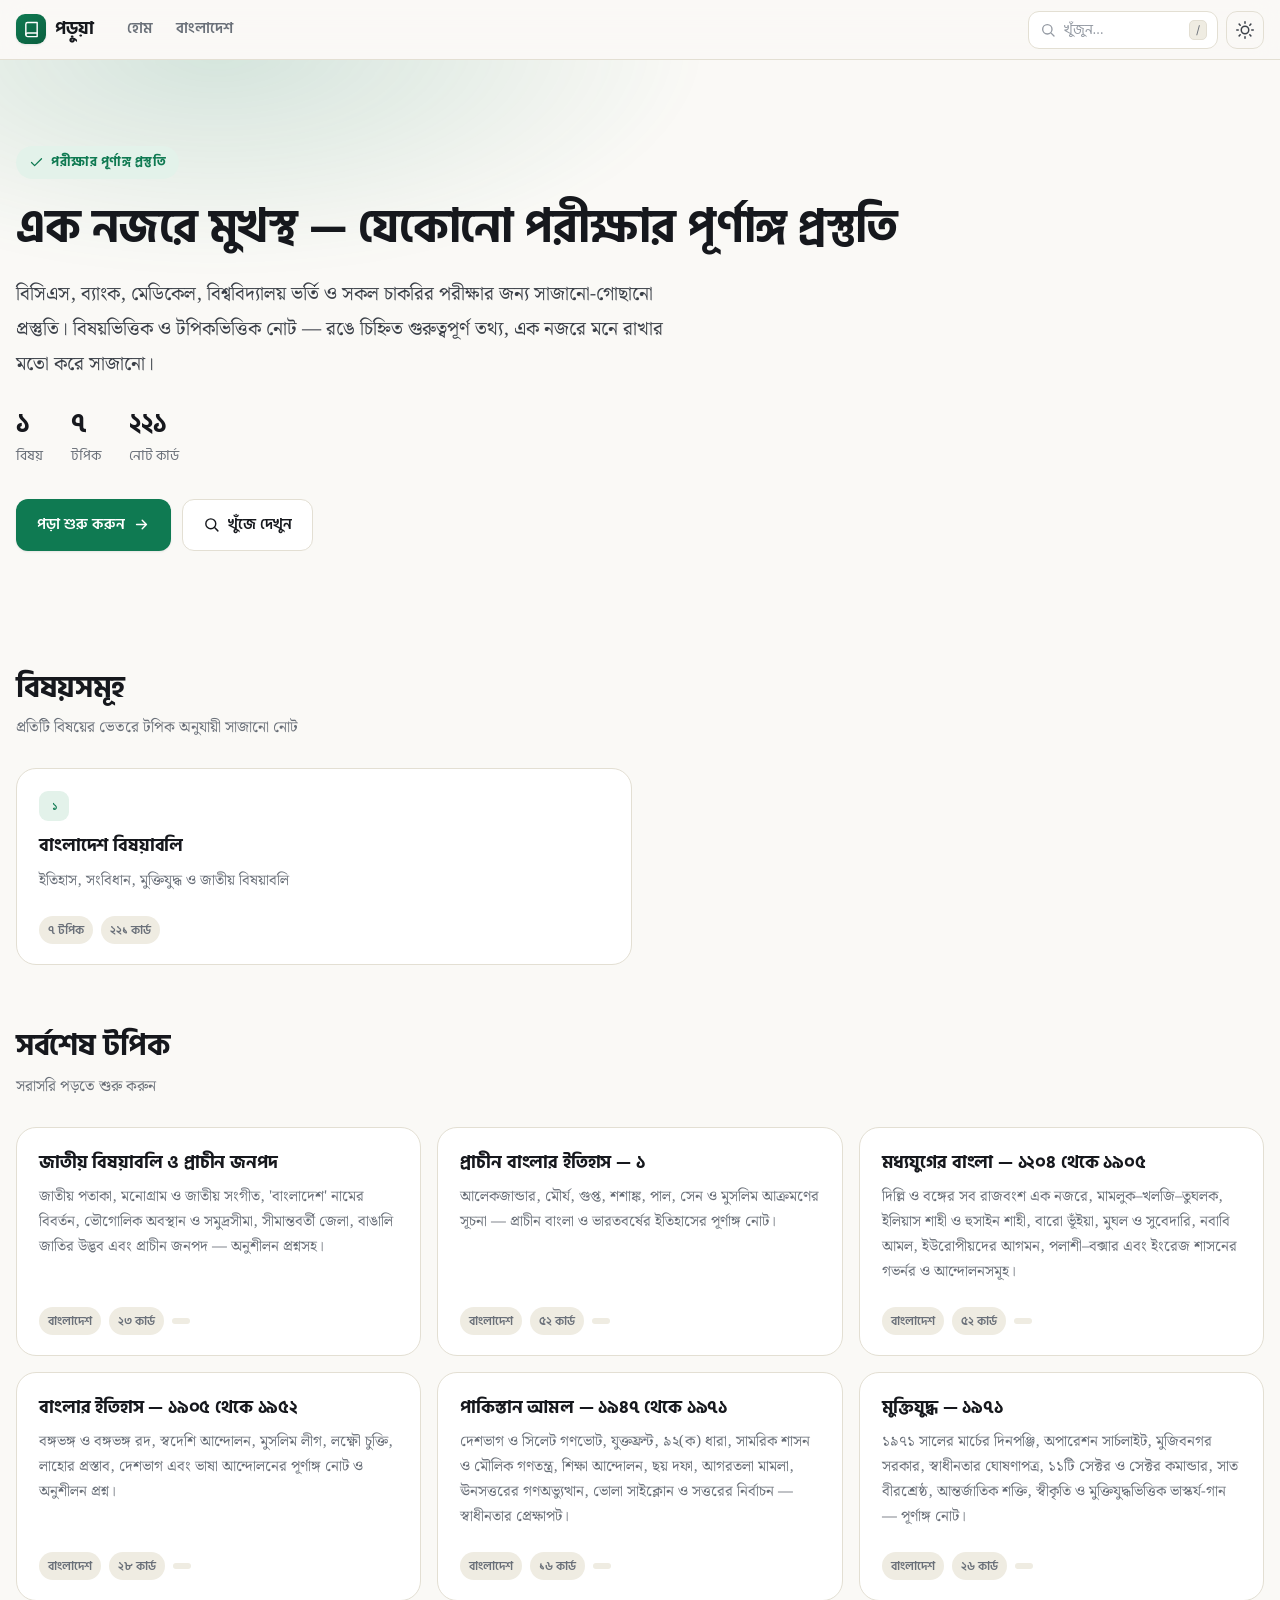
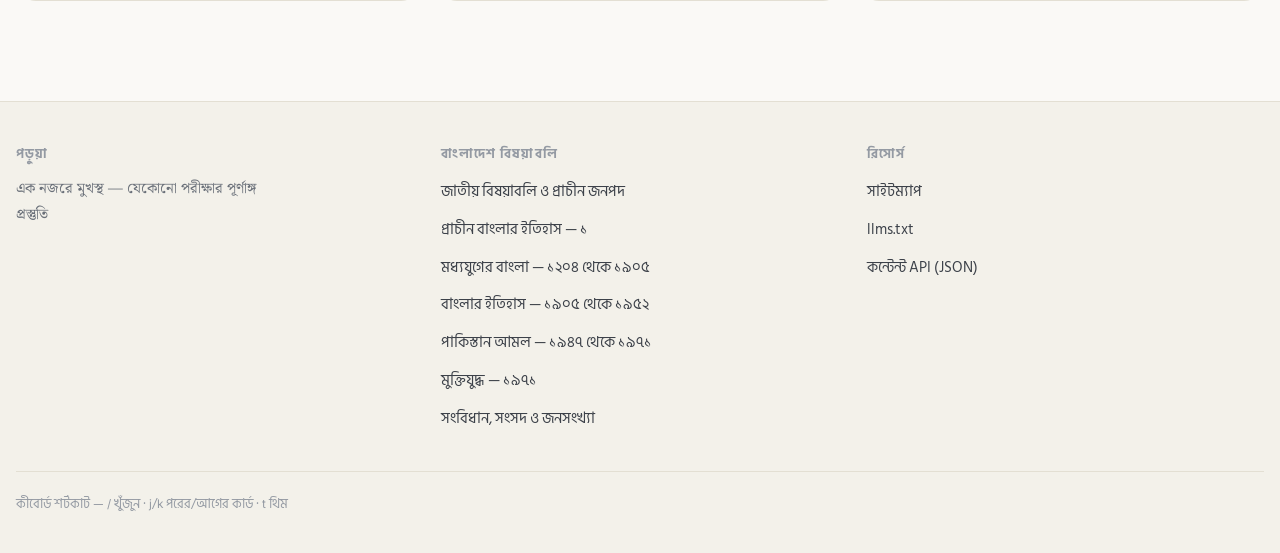
==== index.html @ c9aad347 "first commit" ====
<!doctype html>
<html lang="bn" data-base="./">
<head>
<meta charset="utf-8">
<meta name="viewport" content="width=device-width, initial-scale=1, viewport-fit=cover">
<title>পড়ুয়া — এক নজরে মুখস্থ — যেকোনো পরীক্ষার পূর্ণাঙ্গ প্রস্তুতি</title>
<meta name="description" content="বিসিএস, ব্যাংক, মেডিকেল, বিশ্ববিদ্যালয় ভর্তি ও সকল চাকরির পরীক্ষার জন্য সাজানো-গোছানো প্রস্তুতি। বিষয়ভিত্তিক ও টপিকভিত্তিক নোট — রঙে চিহ্নিত গুরুত্বপূর্ণ তথ্য, এক নজরে মনে রাখার মতো করে সাজানো।">
<meta name="keywords" content="বিসিএস প্রস্তুতি, বাংলাদেশ বিষয়াবলি, সাধারণ জ্ঞান, চাকরির পরীক্ষা, মেডিকেল ভর্তি">
<link rel="canonical" href="https://porua.example.com/">
<meta name="robots" content="index, follow, max-snippet:-1, max-image-preview:large, max-video-preview:-1">
<meta name="theme-color" content="#faf9f6">
<meta name="color-scheme" content="light dark">
<meta property="og:type" content="website">
<meta property="og:site_name" content="পড়ুয়া">
<meta property="og:locale" content="bn_BD">
<meta property="og:title" content="পড়ুয়া — এক নজরে মুখস্থ — যেকোনো পরীক্ষার পূর্ণাঙ্গ প্রস্তুতি">
<meta property="og:description" content="বিসিএস, ব্যাংক, মেডিকেল, বিশ্ববিদ্যালয় ভর্তি ও সকল চাকরির পরীক্ষার জন্য সাজানো-গোছানো প্রস্তুতি। বিষয়ভিত্তিক ও টপিকভিত্তিক নোট — রঙে চিহ্নিত গুরুত্বপূর্ণ তথ্য, এক নজরে মনে রাখার মতো করে সাজানো।">
<meta property="og:url" content="https://porua.example.com/">
<meta name="twitter:card" content="summary_large_image">
<meta name="twitter:title" content="পড়ুয়া — এক নজরে মুখস্থ — যেকোনো পরীক্ষার পূর্ণাঙ্গ প্রস্তুতি">
<meta name="twitter:description" content="বিসিএস, ব্যাংক, মেডিকেল, বিশ্ববিদ্যালয় ভর্তি ও সকল চাকরির পরীক্ষার জন্য সাজানো-গোছানো প্রস্তুতি। বিষয়ভিত্তিক ও টপিকভিত্তিক নোট — রঙে চিহ্নিত গুরুত্বপূর্ণ তথ্য, এক নজরে মনে রাখার মতো করে সাজানো।">
<link rel="icon" href="./assets/favicon.svg" type="image/svg+xml">
<link rel="manifest" href="./manifest.webmanifest">
<link rel="alternate" type="text/markdown" href="https://porua.example.com/index.md">
<link rel="preconnect" href="https://fonts.googleapis.com">
<link rel="preconnect" href="https://fonts.gstatic.com" crossorigin>
<link rel="stylesheet" href="https://fonts.googleapis.com/css2?family=Hind+Siliguri:wght@400;500;600;700&family=Noto+Serif+Bengali:wght@400;500;600;700&family=Inter:wght@400;500;600;700&display=swap">
<link rel="stylesheet" href="./assets/css/style.css">
<script>try{var t=localStorage.getItem('theme');if(t==='dark'||t==='light')document.documentElement.setAttribute('data-theme',t)}catch(e){}</script>
<script type="application/ld+json">{"@context":"https://schema.org","@type":"WebSite","name":"পড়ুয়া","url":"https://porua.example.com/","inLanguage":"bn","description":"বিসিএস, ব্যাংক, মেডিকেল, বিশ্ববিদ্যালয় ভর্তি ও সকল চাকরির পরীক্ষার জন্য সাজানো-গোছানো প্রস্তুতি। বিষয়ভিত্তিক ও টপিকভিত্তিক নোট — রঙে চিহ্নিত গুরুত্বপূর্ণ তথ্য, এক নজরে মনে রাখার মতো করে সাজানো।"}</script>
<script type="application/ld+json">{"@context":"https://schema.org","@type":"ItemList","itemListElement":[{"@type":"ListItem","position":1,"name":"বাংলাদেশ বিষয়াবলি","url":"https://porua.example.com/bangladesh-affairs/"}]}</script>
</head>
<body class="">
<a class="skip-link" href="#main">মূল কন্টেন্টে যান</a>

<header class="site-header">
  <div class="wrap">
    <a class="brand" href="./">
      <span class="brand-mark"><svg viewBox="0 0 24 24" fill="none" stroke="currentColor" stroke-width="2" stroke-linecap="round" stroke-linejoin="round" aria-hidden="true"><path d="M4 19.5A2.5 2.5 0 0 1 6.5 17H20"/><path d="M6.5 2H20v20H6.5A2.5 2.5 0 0 1 4 19.5v-15A2.5 2.5 0 0 1 6.5 2Z"/></svg></span>
      পড়ুয়া
    </a>
    <nav class="header-nav" aria-label="প্রধান মেনু">
      <a href="./">হোম</a>
      <a href="./bangladesh-affairs/">বাংলাদেশ</a>
    </nav>
    <div class="header-tools">
      <button class="search-trigger" data-search-open type="button" aria-label="খুঁজুন">
        <svg viewBox="0 0 24 24" fill="none" stroke="currentColor" stroke-width="2" stroke-linecap="round" stroke-linejoin="round" aria-hidden="true"><circle cx="11" cy="11" r="7"/><path d="m21 21-4.3-4.3"/></svg><span>খুঁজুন…</span><kbd>/</kbd>
      </button>
      <button class="icon-btn" data-theme-btn type="button" aria-label="থিম পরিবর্তন"><svg viewBox="0 0 24 24" fill="none" stroke="currentColor" stroke-width="2" stroke-linecap="round" stroke-linejoin="round" aria-hidden="true"><path d="M12 17a5 5 0 1 0 0-10 5 5 0 0 0 0 10Z"/><path d="M12 1v2M12 21v2M4.2 4.2l1.4 1.4M18.4 18.4l1.4 1.4M1 12h2M21 12h2M4.2 19.8l1.4-1.4M18.4 5.6l1.4-1.4"/></svg></button>
    </div>
  </div>
  <div class="progress-rail" aria-hidden="true"><i></i></div>
</header>

<main id="main">

<section class="hero">
  <div class="wrap">
    <span class="eyebrow"><svg viewBox="0 0 24 24" fill="none" stroke="currentColor" stroke-width="2" stroke-linecap="round" stroke-linejoin="round" aria-hidden="true"><path d="M20 6 9 17l-5-5"/></svg> পরীক্ষার পূর্ণাঙ্গ প্রস্তুতি</span>
    <h1>এক নজরে মুখস্থ — যেকোনো পরীক্ষার পূর্ণাঙ্গ প্রস্তুতি</h1>
    <p class="lede">বিসিএস, ব্যাংক, মেডিকেল, বিশ্ববিদ্যালয় ভর্তি ও সকল চাকরির পরীক্ষার জন্য সাজানো-গোছানো প্রস্তুতি। বিষয়ভিত্তিক ও টপিকভিত্তিক নোট — রঙে চিহ্নিত গুরুত্বপূর্ণ তথ্য, এক নজরে মনে রাখার মতো করে সাজানো।</p>
    <div class="stat-row">
      <div class="stat"><b>১</b><span>বিষয়</span></div>
      <div class="stat"><b>৭</b><span>টপিক</span></div>
      <div class="stat"><b>২২১</b><span>নোট কার্ড</span></div>
    </div>
    <div class="btn-row">
      <a class="btn btn-primary" href="bangladesh-affairs/">পড়া শুরু করুন <svg viewBox="0 0 24 24" fill="none" stroke="currentColor" stroke-width="2" stroke-linecap="round" stroke-linejoin="round" aria-hidden="true"><path d="M5 12h14M13 6l6 6-6 6"/></svg></a>
      <button class="btn btn-ghost" data-search-open type="button"><svg viewBox="0 0 24 24" fill="none" stroke="currentColor" stroke-width="2" stroke-linecap="round" stroke-linejoin="round" aria-hidden="true"><circle cx="11" cy="11" r="7"/><path d="m21 21-4.3-4.3"/></svg> খুঁজে দেখুন</button>
    </div>
  </div>
</section>

<section class="section">
  <div class="wrap">
    <div class="section-head">
      <div><h2>বিষয়সমূহ</h2><p>প্রতিটি বিষয়ের ভেতরে টপিক অনুযায়ী সাজানো নোট</p></div>
    </div>
    <div class="grid grid-3">
      <a class="tile" href="bangladesh-affairs/">
        <span class="tile-index">১</span>
        <h3>বাংলাদেশ বিষয়াবলি</h3>
        <p>ইতিহাস, সংবিধান, মুক্তিযুদ্ধ ও জাতীয় বিষয়াবলি</p>
        <div class="tile-meta">
          <span class="chip">৭ টপিক</span>
          <span class="chip">২২১ কার্ড</span>
        </div>
      </a>
    </div>
  </div>
</section>

<section class="section" style="padding-top:0">
  <div class="wrap">
    <div class="section-head"><div><h2>সর্বশেষ টপিক</h2><p>সরাসরি পড়তে শুরু করুন</p></div></div>
    <div class="grid grid-2">
      <a class="tile" href="bangladesh-affairs/bd-national-affairs/">
        <h3>জাতীয় বিষয়াবলি ও প্রাচীন জনপদ</h3>
        <p>জাতীয় পতাকা, মনোগ্রাম ও জাতীয় সংগীত, 'বাংলাদেশ' নামের বিবর্তন, ভৌগোলিক অবস্থান ও সমুদ্রসীমা, সীমান্তবর্তী জেলা, বাঙালি জাতির উদ্ভব এবং প্রাচীন জনপদ — অনুশীলন প্রশ্নসহ।</p>
        <div class="tile-meta">
          <span class="chip">বাংলাদেশ</span>
          <span class="chip">২৩ কার্ড</span>
          <span class="chip" data-progress-for="bd-national-affairs"></span>
        </div>
      </a>
      <a class="tile" href="bangladesh-affairs/bd-ancient-bengal-1/">
        <h3>প্রাচীন বাংলার ইতিহাস — ১</h3>
        <p>আলেকজান্ডার, মৌর্য, গুপ্ত, শশাঙ্ক, পাল, সেন ও মুসলিম আক্রমণের সূচনা — প্রাচীন বাংলা ও ভারতবর্ষের ইতিহাসের পূর্ণাঙ্গ নোট।</p>
        <div class="tile-meta">
          <span class="chip">বাংলাদেশ</span>
          <span class="chip">৫২ কার্ড</span>
          <span class="chip" data-progress-for="bd-ancient-bengal-1"></span>
        </div>
      </a>
      <a class="tile" href="bangladesh-affairs/bd-medieval-bengal/">
        <h3>মধ্যযুগের বাংলা — ১২০৪ থেকে ১৯০৫</h3>
        <p>দিল্লি ও বঙ্গের সব রাজবংশ এক নজরে, মামলুক–খলজি–তুঘলক, ইলিয়াস শাহী ও হুসাইন শাহী, বারো ভূঁইয়া, মুঘল ও সুবেদারি, নবাবি আমল, ইউরোপীয়দের আগমন, পলাশী–বক্সার এবং ইংরেজ শাসনের গভর্নর ও আন্দোলনসমূহ।</p>
        <div class="tile-meta">
          <span class="chip">বাংলাদেশ</span>
          <span class="chip">৫২ কার্ড</span>
          <span class="chip" data-progress-for="bd-medieval-bengal"></span>
        </div>
      </a>
      <a class="tile" href="bangladesh-affairs/bd-1905-1952/">
        <h3>বাংলার ইতিহাস — ১৯০৫ থেকে ১৯৫২</h3>
        <p>বঙ্গভঙ্গ ও বঙ্গভঙ্গ রদ, স্বদেশি আন্দোলন, মুসলিম লীগ, লক্ষ্ণৌ চুক্তি, লাহোর প্রস্তাব, দেশভাগ এবং ভাষা আন্দোলনের পূর্ণাঙ্গ নোট ও অনুশীলন প্রশ্ন।</p>
        <div class="tile-meta">
          <span class="chip">বাংলাদেশ</span>
          <span class="chip">২৮ কার্ড</span>
          <span class="chip" data-progress-for="bd-1905-1952"></span>
        </div>
      </a>
      <a class="tile" href="bangladesh-affairs/bd-1947-1971/">
        <h3>পাকিস্তান আমল — ১৯৪৭ থেকে ১৯৭১</h3>
        <p>দেশভাগ ও সিলেট গণভোট, যুক্তফ্রন্ট, ৯২(ক) ধারা, সামরিক শাসন ও মৌলিক গণতন্ত্র, শিক্ষা আন্দোলন, ছয় দফা, আগরতলা মামলা, ঊনসত্তরের গণঅভ্যুত্থান, ভোলা সাইক্লোন ও সত্তরের নির্বাচন — স্বাধীনতার প্রেক্ষাপট।</p>
        <div class="tile-meta">
          <span class="chip">বাংলাদেশ</span>
          <span class="chip">১৬ কার্ড</span>
          <span class="chip" data-progress-for="bd-1947-1971"></span>
        </div>
      </a>
      <a class="tile" href="bangladesh-affairs/bd-liberation-war/">
        <h3>মুক্তিযুদ্ধ — ১৯৭১</h3>
        <p>১৯৭১ সালের মার্চের দিনপঞ্জি, অপারেশন সার্চলাইট, মুজিবনগর সরকার, স্বাধীনতার ঘোষণাপত্র, ১১টি সেক্টর ও সেক্টর কমান্ডার, সাত বীরশ্রেষ্ঠ, আন্তর্জাতিক শক্তি, স্বীকৃতি ও মুক্তিযুদ্ধভিত্তিক ভাস্কর্য-গান — পূর্ণাঙ্গ নোট।</p>
        <div class="tile-meta">
          <span class="chip">বাংলাদেশ</span>
          <span class="chip">২৬ কার্ড</span>
          <span class="chip" data-progress-for="bd-liberation-war"></span>
        </div>
      </a>
    </div>
  </div>
</section>
</main>

<footer class="site-footer">
  <div class="wrap">
    <div class="footer-grid">
      <div>
        <h5>পড়ুয়া</h5>
        <p style="color:var(--ink-3);font-size:.92rem;margin:0;max-width:34ch">এক নজরে মুখস্থ — যেকোনো পরীক্ষার পূর্ণাঙ্গ প্রস্তুতি</p>
      </div>
      <div>
        <h5>বাংলাদেশ বিষয়াবলি</h5>
        <ul><li><a href="./bangladesh-affairs/bd-national-affairs/">জাতীয় বিষয়াবলি ও প্রাচীন জনপদ</a></li><li><a href="./bangladesh-affairs/bd-ancient-bengal-1/">প্রাচীন বাংলার ইতিহাস — ১</a></li><li><a href="./bangladesh-affairs/bd-medieval-bengal/">মধ্যযুগের বাংলা — ১২০৪ থেকে ১৯০৫</a></li><li><a href="./bangladesh-affairs/bd-1905-1952/">বাংলার ইতিহাস — ১৯০৫ থেকে ১৯৫২</a></li><li><a href="./bangladesh-affairs/bd-1947-1971/">পাকিস্তান আমল — ১৯৪৭ থেকে ১৯৭১</a></li><li><a href="./bangladesh-affairs/bd-liberation-war/">মুক্তিযুদ্ধ — ১৯৭১</a></li><li><a href="./bangladesh-affairs/bd-constitution-society/">সংবিধান, সংসদ ও জনসংখ্যা</a></li></ul>
      </div>
      <div>
        <h5>রিসোর্স</h5>
        <ul>
          <li><a href="./sitemap.xml">সাইটম্যাপ</a></li>
          <li><a href="./llms.txt">llms.txt</a></li>
          <li><a href="./content/search-index.json">কন্টেন্ট API (JSON)</a></li>
        </ul>
      </div>
    </div>
    <div class="footer-note">
      কীবোর্ড শর্টকাট — <kbd>/</kbd> খুঁজুন · <kbd>j</kbd>/<kbd>k</kbd> পরের/আগের কার্ড · <kbd>t</kbd> থিম
    </div>
  </div>
</footer>

<div class="search-overlay" role="dialog" aria-modal="true" aria-label="খুঁজুন">
  <div class="search-panel">
    <div class="search-field">
      <svg viewBox="0 0 24 24" fill="none" stroke="currentColor" stroke-width="2" stroke-linecap="round" stroke-linejoin="round" aria-hidden="true"><circle cx="11" cy="11" r="7"/><path d="m21 21-4.3-4.3"/></svg>
      <input type="search" placeholder="বিষয়, টপিক বা শব্দ লিখুন…" autocomplete="off" spellcheck="false" aria-label="অনুসন্ধান">
      <button class="icon-btn" data-close type="button" aria-label="বন্ধ করুন" style="width:30px;height:30px">✕</button>
    </div>
    <div class="search-results"><div class="search-empty">বিষয়, টপিক বা যেকোনো শব্দ লিখে খুঁজুন</div></div>
    <div class="search-foot">
      <span><kbd>↑</kbd><kbd>↓</kbd> নেভিগেট</span><span><kbd>↵</kbd> খুলুন</span><span><kbd>esc</kbd> বন্ধ</span>
    </div>
  </div>
</div>

<script src="./assets/js/app.js" defer></script>
</body>
</html>
---- assets/css/style.css ----
/* ==========================================================================
   পড়ুয়া — Design System
   Bengali exam-prep reading UI. Light + dark, responsive, print-friendly.
   ========================================================================== */

/* ---------- Tokens ---------- */
:root {
  color-scheme: light dark;

  /* Surfaces */
  --bg:            #faf9f6;
  --bg-soft:       #f3f1ea;
  --surface:       #ffffff;
  --surface-2:     #f7f5ef;
  --surface-3:     #efece2;

  /* Ink */
  --ink:           #16181d;
  --ink-2:         #3c4149;
  --ink-3:         #6a7079;
  --ink-4:         #949aa3;

  /* Lines */
  --line:          #e3dfd3;
  --line-2:        #d2cdbe;

  /* Brand */
  --accent:        #0f7a52;
  --accent-2:      #0b5f3f;
  --accent-soft:   #e3f2ea;
  --accent-ink:    #ffffff;

  /* Semantic highlight colours (mirror the lecture slides) */
  --hl-gold:       #9a5b00;
  --hl-gold-bg:    #fdf0d5;
  --hl-green:      #0b6b45;
  --hl-green-bg:   #ddf3e7;
  --hl-cyan:       #0b5e8a;
  --hl-cyan-bg:    #ddeefa;
  --hl-rose:       #a32346;
  --hl-rose-bg:    #fce0e8;

  /* Effects */
  --shadow-sm:  0 1px 2px rgba(23,25,30,.05), 0 1px 3px rgba(23,25,30,.04);
  --shadow:     0 2px 4px rgba(23,25,30,.05), 0 8px 24px -8px rgba(23,25,30,.10);
  --shadow-lg:  0 4px 8px rgba(23,25,30,.06), 0 18px 48px -12px rgba(23,25,30,.16);
  --ring:       0 0 0 3px color-mix(in srgb, var(--accent) 22%, transparent);

  /* Metrics */
  --r-sm: 8px;
  --r:    13px;
  --r-lg: 20px;
  --r-xl: 28px;
  --gutter: 16px;
  --maxw: 1320px;
  --readw: 74ch;
  --header-h: 60px;

  --font-ui:   "Hind Siliguri", "Noto Sans Bengali", system-ui, -apple-system, "Segoe UI", sans-serif;
  --font-read: "Noto Serif Bengali", "Hind Siliguri", Georgia, serif;
  --font-num:  "Inter", ui-sans-serif, system-ui, sans-serif;
}

/* Dark — applies to system preference unless the user forced light */
@media (prefers-color-scheme: dark) {
  :root:not([data-theme="light"]) {
    --bg:          #0e1013;
    --bg-soft:     #14171c;
    --surface:     #171a20;
    --surface-2:   #1d2128;
    --surface-3:   #252a33;

    --ink:         #eceef2;
    --ink-2:       #c2c7d0;
    --ink-3:       #949ba7;
    --ink-4:       #6b7280;

    --line:        #262b34;
    --line-2:      #343a45;

    --accent:      #2fbd85;
    --accent-2:    #5bd6a3;
    --accent-soft: #10291f;
    --accent-ink:  #06231a;

    --hl-gold:     #f0b429;
    --hl-gold-bg:  #3a2c09;
    --hl-green:    #4ade9f;
    --hl-green-bg: #0d2f22;
    --hl-cyan:     #56c5f5;
    --hl-cyan-bg:  #0b2a3b;
    --hl-rose:     #f98aa9;
    --hl-rose-bg:  #3a1322;

    --shadow-sm: 0 1px 2px rgba(0,0,0,.4);
    --shadow:    0 2px 6px rgba(0,0,0,.4), 0 12px 32px -10px rgba(0,0,0,.6);
    --shadow-lg: 0 6px 14px rgba(0,0,0,.45), 0 24px 60px -14px rgba(0,0,0,.7);
  }
}

/* Dark — explicitly chosen */
:root[data-theme="dark"] {
  --bg:          #0e1013;
  --bg-soft:     #14171c;
  --surface:     #171a20;
  --surface-2:   #1d2128;
  --surface-3:   #252a33;

  --ink:         #eceef2;
  --ink-2:       #c2c7d0;
  --ink-3:       #949ba7;
  --ink-4:       #6b7280;

  --line:        #262b34;
  --line-2:      #343a45;

  --accent:      #2fbd85;
  --accent-2:    #5bd6a3;
  --accent-soft: #10291f;
  --accent-ink:  #06231a;

  --hl-gold:     #f0b429;
  --hl-gold-bg:  #3a2c09;
  --hl-green:    #4ade9f;
  --hl-green-bg: #0d2f22;
  --hl-cyan:     #56c5f5;
  --hl-cyan-bg:  #0b2a3b;
  --hl-rose:     #f98aa9;
  --hl-rose-bg:  #3a1322;

  --shadow-sm: 0 1px 2px rgba(0,0,0,.4);
  --shadow:    0 2px 6px rgba(0,0,0,.4), 0 12px 32px -10px rgba(0,0,0,.6);
  --shadow-lg: 0 6px 14px rgba(0,0,0,.45), 0 24px 60px -14px rgba(0,0,0,.7);
}

/* ---------- Reset ---------- */
*, *::before, *::after { box-sizing: border-box; }
html { -webkit-text-size-adjust: 100%; scroll-behavior: smooth; scroll-padding-top: calc(var(--header-h) + 18px); }
@media (prefers-reduced-motion: reduce) {
  html { scroll-behavior: auto; }
  *, *::before, *::after { animation-duration: .01ms !important; transition-duration: .01ms !important; }
}

body {
  margin: 0;
  background: var(--bg);
  color: var(--ink);
  font-family: var(--font-read);
  font-size: 17px;
  line-height: 1.82;
  font-feature-settings: "liga" 1, "kern" 1;
  text-rendering: optimizeLegibility;
  -webkit-font-smoothing: antialiased;
  overflow-x: hidden;
}

h1, h2, h3, h4, h5, .ui { font-family: var(--font-ui); line-height: 1.38; font-weight: 700; letter-spacing: -.01em; }
h1 { font-size: clamp(1.75rem, 1.2rem + 2.4vw, 2.85rem); margin: 0 0 .4em; }
h2 { font-size: clamp(1.35rem, 1.05rem + 1.3vw, 1.9rem); margin: 0 0 .5em; }
h3 { font-size: clamp(1.1rem, .98rem + .6vw, 1.33rem); margin: 0 0 .45em; }
p  { margin: 0 0 1em; }
p:last-child { margin-bottom: 0; }

a { color: var(--accent); text-decoration-color: color-mix(in srgb, var(--accent) 35%, transparent); text-underline-offset: 3px; }
a:hover { text-decoration-color: currentColor; }

:where(a, button, input, [tabindex]):focus-visible {
  outline: none;
  box-shadow: var(--ring);
  border-radius: var(--r-sm);
}

img, svg { max-width: 100%; height: auto; display: block; }
code, kbd { font-family: var(--font-num); font-size: .88em; }

.sr-only {
  position: absolute; width: 1px; height: 1px; padding: 0; margin: -1px;
  overflow: hidden; clip: rect(0 0 0 0); white-space: nowrap; border: 0;
}
.skip-link {
  position: absolute; left: 12px; top: -60px; z-index: 200;
  background: var(--accent); color: var(--accent-ink);
  padding: 10px 18px; border-radius: var(--r-sm); font-family: var(--font-ui); font-weight: 600;
  transition: top .18s;
}
.skip-link:focus { top: 12px; }

/* ---------- Layout ---------- */
.wrap { width: 100%; max-width: var(--maxw); margin-inline: auto; padding-inline: var(--gutter); }
.wrap-narrow { max-width: 860px; }

/* ---------- Header ---------- */
.site-header {
  position: sticky; top: 0; z-index: 100;
  height: var(--header-h);
  background: color-mix(in srgb, var(--bg) 86%, transparent);
  backdrop-filter: saturate(180%) blur(14px);
  -webkit-backdrop-filter: saturate(180%) blur(14px);
  border-bottom: 1px solid var(--line);
}
.site-header .wrap { height: 100%; display: flex; align-items: center; gap: 12px; }

.brand { display: inline-flex; align-items: center; gap: 9px; font-family: var(--font-ui); font-weight: 700; font-size: 1.12rem; color: var(--ink); text-decoration: none; flex: none; }
.brand-mark {
  width: 30px; height: 30px; border-radius: 9px; flex: none;
  background: linear-gradient(145deg, var(--accent), var(--accent-2));
  display: grid; place-items: center; color: var(--accent-ink);
  box-shadow: var(--shadow-sm);
}
.brand-mark svg { width: 17px; height: 17px; }

.header-nav { display: flex; align-items: center; gap: 2px; margin-inline-start: 10px; }
.header-nav a {
  font-family: var(--font-ui); font-size: .92rem; font-weight: 600; color: var(--ink-3);
  text-decoration: none; padding: 7px 11px; border-radius: 9px;
}
.header-nav a:hover, .header-nav a[aria-current] { color: var(--ink); background: var(--surface-2); }

.header-tools { margin-inline-start: auto; display: flex; align-items: center; gap: 8px; flex: none; }

.icon-btn {
  width: 38px; height: 38px; display: grid; place-items: center; flex: none;
  background: transparent; border: 1px solid var(--line); border-radius: 11px;
  color: var(--ink-2); cursor: pointer; transition: background .15s, color .15s, border-color .15s;
}
.icon-btn:hover { background: var(--surface-2); color: var(--ink); border-color: var(--line-2); }
.icon-btn svg { width: 18px; height: 18px; }

.search-trigger {
  display: flex; align-items: center; gap: 8px;
  height: 38px; padding: 0 10px 0 11px; min-width: 190px;
  background: var(--surface); border: 1px solid var(--line); border-radius: 11px;
  color: var(--ink-4); font-family: var(--font-ui); font-size: .9rem; cursor: pointer;
  transition: border-color .15s, background .15s;
}
.search-trigger:hover { border-color: var(--line-2); background: var(--surface-2); }
.search-trigger svg { width: 16px; height: 16px; flex: none; }
.search-trigger kbd {
  margin-inline-start: auto; font-size: .72rem; padding: 2px 6px; border-radius: 5px;
  background: var(--surface-3); border: 1px solid var(--line); color: var(--ink-3);
}
@media (max-width: 760px) { .search-trigger span, .search-trigger kbd { display: none; } .search-trigger { min-width: 0; width: 38px; justify-content: center; padding: 0; } }
@media (max-width: 620px) { .header-nav { display: none; } }

/* Reading progress bar */
.progress-rail { position: absolute; left: 0; right: 0; bottom: -1px; height: 2px; background: transparent; }
.progress-rail i { display: block; height: 100%; width: 0; background: linear-gradient(90deg, var(--accent), var(--accent-2)); transition: width .1s linear; }

/* ---------- Hero ---------- */
.hero { padding: clamp(42px, 7vw, 86px) 0 clamp(30px, 5vw, 56px); position: relative; overflow: hidden; }
.hero::before {
  content: ""; position: absolute; inset: -40% 20% auto -10%; height: 520px; pointer-events: none;
  background: radial-gradient(60% 60% at 30% 40%, color-mix(in srgb, var(--accent) 16%, transparent), transparent 70%);
  filter: blur(14px);
}
.hero > .wrap { position: relative; }
.eyebrow {
  display: inline-flex; align-items: center; gap: 7px;
  font-family: var(--font-ui); font-size: .8rem; font-weight: 700; letter-spacing: .04em;
  color: var(--accent); background: var(--accent-soft);
  padding: 5px 13px; border-radius: 999px; margin-bottom: 18px;
}
.hero p.lede { font-size: clamp(1.02rem, .97rem + .35vw, 1.2rem); color: var(--ink-2); max-width: 62ch; }

.stat-row { display: flex; flex-wrap: wrap; gap: 10px 28px; margin-top: 26px; }
.stat { font-family: var(--font-ui); }
.stat b { display: block; font-size: 1.6rem; font-weight: 700; color: var(--ink); line-height: 1.2; }
.stat span { font-size: .85rem; color: var(--ink-3); }

/* ---------- Buttons ---------- */
.btn {
  display: inline-flex; align-items: center; justify-content: center; gap: 8px;
  font-family: var(--font-ui); font-weight: 600; font-size: .95rem;
  padding: 11px 20px; border-radius: 12px; border: 1px solid transparent;
  text-decoration: none; cursor: pointer; transition: transform .14s, box-shadow .14s, background .14s, border-color .14s;
}
.btn:active { transform: translateY(1px); }
.btn-primary { background: var(--accent); color: var(--accent-ink); box-shadow: var(--shadow-sm); }
.btn-primary:hover { background: var(--accent-2); box-shadow: var(--shadow); }
.btn-ghost { background: var(--surface); color: var(--ink); border-color: var(--line); }
.btn-ghost:hover { background: var(--surface-2); border-color: var(--line-2); }
.btn svg { width: 17px; height: 17px; }
.btn-row { display: flex; flex-wrap: wrap; gap: 11px; margin-top: 28px; }

/* ---------- Section heads ---------- */
.section { padding: clamp(32px, 5vw, 60px) 0; }
.section-head { display: flex; align-items: flex-end; justify-content: space-between; gap: 18px; margin-bottom: 26px; flex-wrap: wrap; }
.section-head p { color: var(--ink-3); margin: 6px 0 0; font-size: .96rem; }
.section-head h2 { margin: 0; }

/* ---------- Cards grid (subjects / topics) ---------- */
.grid { display: grid; gap: 16px; }
.grid-3 { grid-template-columns: repeat(auto-fill, minmax(min(290px, 100%), 1fr)); }
.grid-2 { grid-template-columns: repeat(auto-fill, minmax(min(340px, 100%), 1fr)); }

.tile {
  position: relative; display: flex; flex-direction: column; gap: 10px;
  background: var(--surface); border: 1px solid var(--line); border-radius: var(--r-lg);
  padding: 22px 22px 20px; text-decoration: none; color: inherit;
  transition: transform .18s cubic-bezier(.2,.7,.3,1), box-shadow .18s, border-color .18s;
  overflow: hidden;
}
.tile::after {
  content: ""; position: absolute; inset-inline: 0; top: 0; height: 3px;
  background: linear-gradient(90deg, var(--accent), var(--accent-2));
  opacity: 0; transition: opacity .18s;
}
.tile:hover { transform: translateY(-3px); box-shadow: var(--shadow-lg); border-color: var(--line-2); }
.tile:hover::after { opacity: 1; }
.tile h3 { margin: 0; font-size: 1.14rem; }
.tile p { color: var(--ink-3); font-size: .93rem; line-height: 1.68; margin: 0; }
.tile .tile-meta {
  margin-top: auto; padding-top: 12px; display: flex; align-items: center; gap: 8px; flex-wrap: wrap;
  font-family: var(--font-ui); font-size: .82rem; color: var(--ink-4);
}
.tile-index {
  font-family: var(--font-num); font-size: .78rem; font-weight: 600; color: var(--accent);
  background: var(--accent-soft); width: 30px; height: 30px; border-radius: 9px;
  display: grid; place-items: center; margin-bottom: 2px;
}
.chip {
  display: inline-flex; align-items: center; gap: 5px;
  font-family: var(--font-ui); font-size: .76rem; font-weight: 600;
  padding: 3px 9px; border-radius: 999px; background: var(--surface-3); color: var(--ink-3);
}
.chip-done { background: var(--hl-green-bg); color: var(--hl-green); }

/* ---------- Topic page shell ---------- */
.topic-layout {
  display: grid; gap: 34px;
  grid-template-columns: 268px minmax(0, 1fr);
  align-items: start;
  padding: 26px 0 80px;
}
@media (max-width: 1000px) { .topic-layout { grid-template-columns: minmax(0, 1fr); gap: 0; } }

/* Sidebar TOC */
.toc {
  position: sticky; top: calc(var(--header-h) + 18px);
  max-height: calc(100vh - var(--header-h) - 40px);
  overflow-y: auto; overscroll-behavior: contain;
  padding-inline-end: 6px;
  scrollbar-width: thin;
}
.toc::-webkit-scrollbar { width: 6px; }
.toc::-webkit-scrollbar-thumb { background: var(--line-2); border-radius: 99px; }
.toc h4 {
  font-size: .76rem; letter-spacing: .09em; text-transform: uppercase;
  color: var(--ink-4); margin: 0 0 12px; font-weight: 700;
}
.toc ol { list-style: none; margin: 0; padding: 0; }
.toc .toc-sec > a {
  display: block; font-family: var(--font-ui); font-weight: 700; font-size: .93rem;
  color: var(--ink-2); text-decoration: none; padding: 7px 10px; border-radius: 9px; margin-top: 6px;
}
.toc .toc-sec > a:hover { background: var(--surface-2); color: var(--ink); }
.toc .toc-sec > ol { border-inline-start: 1.5px solid var(--line); margin-inline-start: 11px; padding-inline-start: 4px; }
.toc .toc-sec > ol a {
  display: block; font-family: var(--font-ui); font-size: .87rem; color: var(--ink-3);
  text-decoration: none; padding: 5px 10px; border-radius: 8px; line-height: 1.5;
  border-inline-start: 2px solid transparent; margin-inline-start: -5.5px;
}
.toc .toc-sec > ol a:hover { color: var(--ink); background: var(--surface-2); }
.toc a.is-active { color: var(--accent) !important; border-inline-start-color: var(--accent) !important; font-weight: 600; background: var(--accent-soft) !important; }
@media (max-width: 1000px) { .toc { display: none; } }

/* Mobile TOC drawer */
.toc-fab {
  position: fixed; inset-inline-end: 16px; bottom: 20px; z-index: 90;
  display: none; align-items: center; gap: 8px;
  padding: 12px 18px; border-radius: 999px; border: 1px solid var(--line);
  background: var(--surface); color: var(--ink); box-shadow: var(--shadow-lg);
  font-family: var(--font-ui); font-weight: 600; font-size: .9rem; cursor: pointer;
}
.toc-fab svg { width: 17px; height: 17px; }
@media (max-width: 1000px) { .toc-fab { display: inline-flex; } }

/* ---------- Topic header ---------- */
.topic-head { padding-bottom: 24px; border-bottom: 1px solid var(--line); margin-bottom: 30px; }
.breadcrumb { font-family: var(--font-ui); font-size: .85rem; color: var(--ink-4); margin-bottom: 14px; display: flex; flex-wrap: wrap; align-items: center; gap: 6px; }
.breadcrumb a { color: var(--ink-3); text-decoration: none; }
.breadcrumb a:hover { color: var(--accent); }
.breadcrumb span[aria-hidden] { color: var(--ink-4); opacity: .6; }
.topic-head h1 { margin-bottom: .25em; }
.topic-head .sub { color: var(--ink-3); font-size: 1.04rem; margin: 0; }
.topic-meta { display: flex; flex-wrap: wrap; gap: 8px; margin-top: 18px; }

/* ---------- Content sections ---------- */
.sec { scroll-margin-top: calc(var(--header-h) + 20px); margin-bottom: 44px; }
.sec-head {
  display: flex; align-items: center; gap: 13px; margin-bottom: 20px;
  padding-top: 8px;
}
.sec-num {
  flex: none; width: 34px; height: 34px; border-radius: 10px;
  background: var(--accent); color: var(--accent-ink);
  display: grid; place-items: center;
  font-family: var(--font-num); font-weight: 700; font-size: .92rem;
  box-shadow: var(--shadow-sm);
}
.sec-head h2 { margin: 0; }

/* ---------- Card ---------- */
.card {
  position: relative;
  background: var(--surface); border: 1px solid var(--line); border-radius: var(--r-lg);
  padding: 24px clamp(18px, 3vw, 30px) 26px;
  margin-bottom: 18px;
  scroll-margin-top: calc(var(--header-h) + 20px);
  transition: border-color .18s, box-shadow .18s;
}
.card:hover { border-color: var(--line-2); box-shadow: var(--shadow-sm); }
.card.is-read { border-color: color-mix(in srgb, var(--hl-green) 32%, var(--line)); }
.card.is-read::before {
  content: ""; position: absolute; inset-block: 18px; inset-inline-start: 0; width: 3px;
  border-radius: 0 3px 3px 0; background: var(--hl-green);
}

.card-head { display: flex; align-items: flex-start; gap: 12px; margin-bottom: 16px; }
.card-head h3 { margin: 0; flex: 1; font-size: clamp(1.05rem, .99rem + .35vw, 1.26rem); }
.card-num {
  flex: none; font-family: var(--font-num); font-size: .74rem; font-weight: 600;
  color: var(--ink-4); background: var(--surface-3); border-radius: 7px;
  padding: 3px 7px; margin-top: 4px; letter-spacing: .02em;
}
.card-actions { flex: none; display: flex; gap: 4px; margin-top: 1px; }
.mini-btn {
  width: 32px; height: 32px; display: grid; place-items: center;
  border: 1px solid var(--line); border-radius: 9px; background: transparent;
  color: var(--ink-4); cursor: pointer; transition: all .15s;
}
.mini-btn:hover { color: var(--ink); border-color: var(--line-2); background: var(--surface-2); }
.mini-btn svg { width: 15px; height: 15px; }
.mini-btn[aria-pressed="true"] { color: var(--hl-green); border-color: color-mix(in srgb, var(--hl-green) 45%, transparent); background: var(--hl-green-bg); }
.mini-btn.bm[aria-pressed="true"] { color: var(--hl-gold); border-color: color-mix(in srgb, var(--hl-gold) 45%, transparent); background: var(--hl-gold-bg); }

.card-body > * + * { margin-top: 15px; }
.card-body p { max-width: var(--readw); }

/* Inline highlights — mirror of the slide colour coding */
.hl { border-radius: 4px; padding: .06em .22em; margin-inline: -.04em; font-weight: 600; }
.hl-gold  { color: var(--hl-gold);  background: var(--hl-gold-bg); }
.hl-green { color: var(--hl-green); background: var(--hl-green-bg); }
.hl-cyan  { color: var(--hl-cyan);  background: var(--hl-cyan-bg); font-family: var(--font-num); font-size: .94em; }

/* Lists */
.card-body ul { margin: 0; padding-inline-start: 0; list-style: none; max-width: var(--readw); }
.card-body ul li { position: relative; padding-inline-start: 22px; margin-bottom: 10px; }
.card-body ul li::before {
  content: ""; position: absolute; inset-inline-start: 4px; top: .78em;
  width: 6px; height: 6px; border-radius: 2px; background: var(--accent); opacity: .8;
}
.card-body ul li:last-child { margin-bottom: 0; }

/* Flow / chain diagram */
.flow {
  display: flex; flex-wrap: wrap; align-items: stretch; gap: 8px;
  padding: 16px; border-radius: var(--r); background: var(--surface-2);
  border: 1px solid var(--line);
}
.flow-step {
  flex: 1 1 auto; min-width: 110px;
  display: grid; place-items: center; text-align: center;
  padding: 11px 14px; border-radius: 10px;
  background: var(--surface); border: 1px solid var(--line-2);
  font-family: var(--font-ui); font-weight: 600; font-size: .94rem; color: var(--ink);
  line-height: 1.45;
}
.flow-arrow { display: grid; place-items: center; color: var(--accent); flex: none; }
.flow-arrow svg { width: 17px; height: 17px; }
@media (max-width: 560px) {
  .flow { flex-direction: column; }
  .flow-arrow { transform: rotate(90deg); }
  .flow-step { width: 100%; }
}

/* Note box (named sub-entry, e.g. a king) */
.note {
  display: grid; grid-template-columns: minmax(118px, 168px) minmax(0, 1fr);
  gap: 0; border: 1px solid var(--line); border-radius: var(--r); overflow: hidden;
}
.note-k {
  background: var(--surface-2); padding: 14px 16px;
  font-family: var(--font-ui); font-weight: 700; font-size: .96rem; color: var(--accent);
  border-inline-end: 1px solid var(--line);
  display: flex; align-items: flex-start;
}
.note-v { padding: 14px 18px; background: var(--surface); font-size: .97rem; line-height: 1.76; }
@media (max-width: 620px) {
  .note { grid-template-columns: minmax(0, 1fr); }
  .note-k { border-inline-end: 0; border-bottom: 1px solid var(--line); padding: 10px 14px; }
}

/* Key–value fact table */
.kv { border: 1px solid var(--line); border-radius: var(--r); overflow: hidden; }
.kv-row { display: grid; grid-template-columns: minmax(130px, 38%) minmax(0, 1fr); }
.kv-row + .kv-row { border-top: 1px solid var(--line); }
.kv-row > dt {
  padding: 11px 16px; background: var(--surface-2); font-family: var(--font-ui); font-weight: 600;
  font-size: .93rem; color: var(--ink-2); border-inline-end: 1px solid var(--line);
}
.kv-row > dd { padding: 11px 16px; margin: 0; font-size: .96rem; }
@media (max-width: 560px) {
  .kv-row { grid-template-columns: minmax(0, 1fr); }
  .kv-row > dt { border-inline-end: 0; }
}

/* Tip / mnemonic callout */
.tip {
  display: flex; gap: 13px; align-items: flex-start;
  padding: 15px 18px; border-radius: var(--r);
  background: var(--hl-gold-bg);
  border: 1px solid color-mix(in srgb, var(--hl-gold) 30%, transparent);
  border-inline-start: 3px solid var(--hl-gold);
}
.tip-icon { flex: none; color: var(--hl-gold); margin-top: 3px; }
.tip-icon svg { width: 18px; height: 18px; }
.tip-body { font-size: .97rem; line-height: 1.74; }
.tip-body .hl-gold { background: color-mix(in srgb, var(--hl-gold) 22%, transparent); }

/* ---------- Pager ---------- */
.pager { display: grid; gap: 12px; grid-template-columns: repeat(auto-fit, minmax(min(230px, 100%), 1fr)); margin-top: 42px; }
.pager a {
  display: flex; flex-direction: column; gap: 3px;
  padding: 16px 20px; border: 1px solid var(--line); border-radius: var(--r);
  background: var(--surface); text-decoration: none; color: inherit; transition: all .16s;
}
.pager a:hover { border-color: var(--accent); background: var(--surface-2); }
.pager small { font-family: var(--font-ui); font-size: .78rem; color: var(--ink-4); }
.pager b { font-family: var(--font-ui); font-size: .98rem; font-weight: 600; }
.pager .next { text-align: end; }

/* ---------- Search overlay ---------- */
.search-overlay {
  position: fixed; inset: 0; z-index: 300; display: none;
  background: color-mix(in srgb, var(--ink) 38%, transparent);
  backdrop-filter: blur(4px); -webkit-backdrop-filter: blur(4px);
  padding: clamp(12px, 8vh, 90px) var(--gutter) 20px;
}
.search-overlay[open], .search-overlay.is-open { display: block; }
.search-panel {
  max-width: 660px; margin-inline: auto;
  background: var(--surface); border: 1px solid var(--line-2); border-radius: var(--r-lg);
  box-shadow: var(--shadow-lg); overflow: hidden;
  display: flex; flex-direction: column; max-height: min(640px, 82vh);
  animation: pop .18s cubic-bezier(.2,.8,.3,1);
}
@keyframes pop { from { opacity: 0; transform: translateY(-8px) scale(.985); } }
.search-field { display: flex; align-items: center; gap: 11px; padding: 15px 18px; border-bottom: 1px solid var(--line); }
.search-field svg { width: 19px; height: 19px; color: var(--ink-4); flex: none; }
.search-field input {
  flex: 1; border: 0; background: transparent; color: var(--ink);
  font-family: var(--font-ui); font-size: 1.05rem; outline: none; min-width: 0;
}
.search-field input::placeholder { color: var(--ink-4); }
.search-results { overflow-y: auto; padding: 8px; }
.search-results a {
  display: block; padding: 11px 13px; border-radius: 11px; text-decoration: none; color: inherit;
}
.search-results a:hover, .search-results a.is-sel { background: var(--surface-2); }
.search-results .sr-title { font-family: var(--font-ui); font-weight: 600; font-size: .98rem; margin-bottom: 2px; }
.search-results .sr-path { font-family: var(--font-ui); font-size: .78rem; color: var(--ink-4); }
.search-results .sr-snip { font-size: .88rem; color: var(--ink-3); margin-top: 4px; line-height: 1.6; }
.search-results mark { background: var(--hl-gold-bg); color: var(--hl-gold); padding: 0 2px; border-radius: 3px; }
.search-empty { padding: 36px 20px; text-align: center; color: var(--ink-4); font-family: var(--font-ui); font-size: .93rem; }
.search-foot {
  padding: 9px 16px; border-top: 1px solid var(--line); background: var(--surface-2);
  font-family: var(--font-ui); font-size: .76rem; color: var(--ink-4);
  display: flex; gap: 14px; flex-wrap: wrap;
}
.search-foot kbd { background: var(--surface); border: 1px solid var(--line); border-radius: 4px; padding: 1px 5px; }

/* ---------- Drawer (mobile TOC) ---------- */
.drawer { position: fixed; inset: 0; z-index: 280; display: none; }
.drawer.is-open { display: block; }
.drawer-scrim { position: absolute; inset: 0; background: color-mix(in srgb, var(--ink) 40%, transparent); }
.drawer-panel {
  position: absolute; inset-block: 0; inset-inline-end: 0; width: min(330px, 86vw);
  background: var(--surface); border-inline-start: 1px solid var(--line);
  padding: 18px 16px; overflow-y: auto;
  animation: slidein .2s cubic-bezier(.2,.8,.3,1);
}
@keyframes slidein { from { transform: translateX(100%); } }
.drawer-panel .toc { display: block; position: static; max-height: none; }

/* ---------- Footer ---------- */
.site-footer {
  border-top: 1px solid var(--line); background: var(--bg-soft);
  padding: 44px 0 36px; margin-top: 40px;
}
.footer-grid { display: grid; gap: 28px; grid-template-columns: repeat(auto-fit, minmax(min(190px, 100%), 1fr)); }
.footer-grid h5 { font-family: var(--font-ui); font-size: .8rem; letter-spacing: .08em; text-transform: uppercase; color: var(--ink-4); margin: 0 0 12px; }
.footer-grid ul { list-style: none; margin: 0; padding: 0; }
.footer-grid li { margin-bottom: 7px; }
.footer-grid a { font-family: var(--font-ui); font-size: .92rem; color: var(--ink-2); text-decoration: none; }
.footer-grid a:hover { color: var(--accent); }
.footer-note { margin-top: 30px; padding-top: 20px; border-top: 1px solid var(--line); font-family: var(--font-ui); font-size: .84rem; color: var(--ink-4); }

/* ---------- Print ---------- */
@media print {
  :root { --bg: #fff; --surface: #fff; --ink: #000; }
  .site-header, .toc, .toc-fab, .search-overlay, .drawer, .site-footer, .card-actions, .pager, .btn-row { display: none !important; }
  body { font-size: 11.5pt; line-height: 1.6; }
  .topic-layout { grid-template-columns: 1fr; padding: 0; }
  .card { border: 0; border-bottom: 1px solid #ccc; border-radius: 0; padding: 10px 0 14px; margin: 0; break-inside: avoid; }
  .hl { background: transparent !important; text-decoration: underline; }
  .note, .kv, .flow, .tip { break-inside: avoid; }
  a[href^="http"]::after { content: " (" attr(href) ")"; font-size: .8em; color: #555; }
}

/* ---------- Data table ---------- */
.table-wrap {
  border: 1px solid var(--line); border-radius: var(--r); overflow: hidden;
  background: var(--surface);
}
.table-wrap[data-caption]::before {
  content: attr(data-caption); display: block;
  padding: 11px 16px; background: var(--surface-2); border-bottom: 1px solid var(--line);
  font-family: var(--font-ui); font-weight: 700; font-size: .93rem; color: var(--ink-2);
}
.table-wrap > table { width: 100%; border-collapse: collapse; font-size: .94rem; }
.table-wrap thead th {
  text-align: start; padding: 11px 15px; background: var(--surface-3);
  font-family: var(--font-ui); font-weight: 700; font-size: .88rem; color: var(--accent);
  border-bottom: 1px solid var(--line-2); white-space: nowrap;
}
.table-wrap tbody td { padding: 12px 15px; vertical-align: top; line-height: 1.72; border-bottom: 1px solid var(--line); }
.table-wrap tbody tr:last-child td { border-bottom: 0; }
.table-wrap tbody tr:nth-child(even) { background: color-mix(in srgb, var(--surface-2) 55%, transparent); }
.table-wrap tbody td:first-child { font-family: var(--font-ui); font-weight: 600; color: var(--ink); white-space: nowrap; }

/* Stack to cards on narrow screens so nothing is cut off */
@media (max-width: 760px) {
  .table-wrap > table, .table-wrap thead, .table-wrap tbody, .table-wrap tr, .table-wrap td { display: block; width: 100%; }
  .table-wrap thead { display: none; }
  .table-wrap tbody tr { border-bottom: 1px solid var(--line-2); padding: 4px 0; }
  .table-wrap tbody tr:last-child { border-bottom: 0; }
  .table-wrap tbody td { border-bottom: 0; padding: 7px 15px; white-space: normal !important; }
  .table-wrap tbody td::before {
    content: attr(data-label); display: block;
    font-family: var(--font-ui); font-size: .74rem; font-weight: 700; letter-spacing: .04em;
    color: var(--ink-4); text-transform: uppercase; margin-bottom: 2px;
  }
  .table-wrap tbody td:first-child { padding-top: 12px; }
  .table-wrap tbody td:first-child::before { display: none; }
  .table-wrap tbody td:first-child {
    font-size: 1.02rem; color: var(--accent);
  }
}

/* ---------- Quiz ---------- */
.quiz {
  border: 1px solid var(--line); border-radius: var(--r);
  background: var(--surface-2); padding: 18px 20px 16px;
}
.quiz-q { font-family: var(--font-ui); font-weight: 600; font-size: 1rem; margin: 0 0 14px; line-height: 1.68; }
.quiz-src { font-family: var(--font-num); font-size: .78rem; font-weight: 500; color: var(--ink-4); white-space: nowrap; }
.quiz-opts { list-style: none; margin: 0; padding: 0; display: grid; gap: 7px; }
.quiz-opt {
  width: 100%; display: flex; align-items: flex-start; gap: 11px; text-align: start;
  padding: 10px 14px; border-radius: 10px; cursor: pointer;
  background: var(--surface); border: 1px solid var(--line);
  color: var(--ink); font-family: var(--font-read); font-size: .97rem; line-height: 1.6;
  transition: border-color .14s, background .14s, transform .1s;
}
.quiz-opt:hover:not([data-state]) { border-color: var(--accent); background: var(--accent-soft); }
.quiz-opt:active { transform: scale(.995); }
.quiz-key {
  flex: none; width: 24px; height: 24px; border-radius: 50%;
  display: grid; place-items: center; margin-top: 1px;
  border: 1.5px solid var(--line-2); font-family: var(--font-ui); font-size: .8rem; font-weight: 700; color: var(--ink-3);
}
.quiz-opt[data-state="right"] { border-color: var(--hl-green); background: var(--hl-green-bg); }
.quiz-opt[data-state="right"] .quiz-key { border-color: var(--hl-green); background: var(--hl-green); color: var(--surface); }
.quiz-opt[data-state="wrong"] { border-color: var(--hl-rose); background: var(--hl-rose-bg); }
.quiz-opt[data-state="wrong"] .quiz-key { border-color: var(--hl-rose); background: var(--hl-rose); color: var(--surface); }
.quiz.is-done .quiz-opt { cursor: default; }
.quiz-note {
  margin: 12px 0 0; padding: 10px 14px; border-radius: 9px;
  background: var(--hl-cyan-bg); color: var(--ink-2); font-size: .92rem; line-height: 1.68;
  border-inline-start: 3px solid var(--hl-cyan);
}

/* ---------- Fixes ---------- */
.eyebrow { white-space: nowrap; }
.eyebrow svg { width: 15px; height: 15px; flex: none; }
.hero .eyebrow + h1 { margin-top: 0; }
/* a lone subject tile shouldn't look stranded */
.grid-3:has(> :only-child) { grid-template-columns: repeat(auto-fill, minmax(min(420px, 100%), 1fr)); }
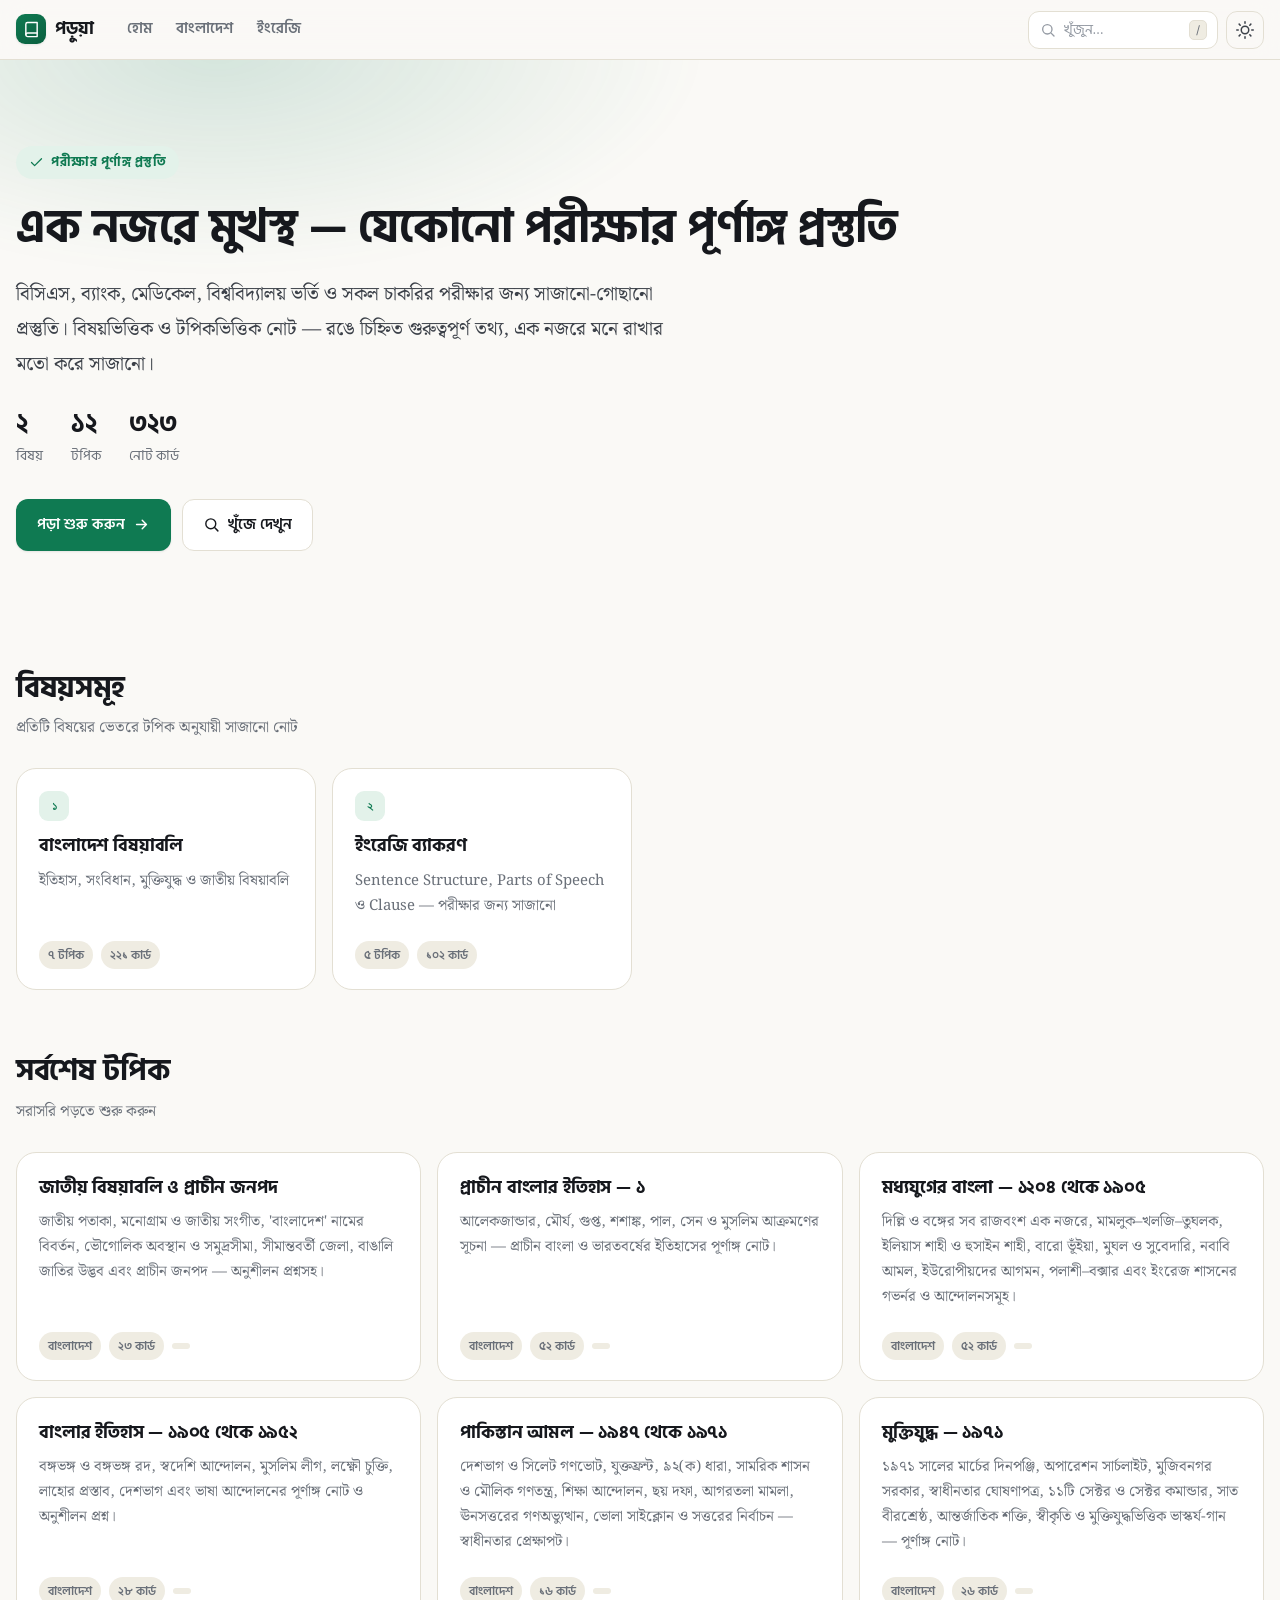
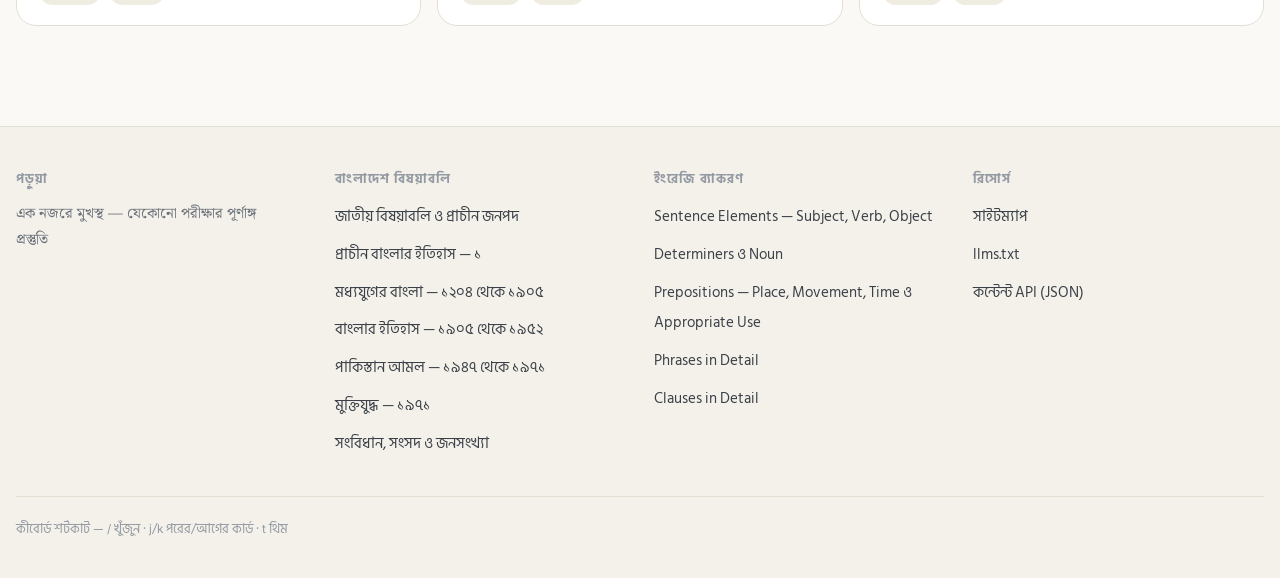
==== commit 516347b9: "English" ====
--- a/index.html
+++ b/index.html
@@ -6,7 +6,7 @@
 <title>পড়ুয়া — এক নজরে মুখস্থ — যেকোনো পরীক্ষার পূর্ণাঙ্গ প্রস্তুতি</title>
 <meta name="description" content="বিসিএস, ব্যাংক, মেডিকেল, বিশ্ববিদ্যালয় ভর্তি ও সকল চাকরির পরীক্ষার জন্য সাজানো-গোছানো প্রস্তুতি। বিষয়ভিত্তিক ও টপিকভিত্তিক নোট — রঙে চিহ্নিত গুরুত্বপূর্ণ তথ্য, এক নজরে মনে রাখার মতো করে সাজানো।">
 <meta name="keywords" content="বিসিএস প্রস্তুতি, বাংলাদেশ বিষয়াবলি, সাধারণ জ্ঞান, চাকরির পরীক্ষা, মেডিকেল ভর্তি">
-<link rel="canonical" href="https://porua.example.com/">
+<link rel="canonical" href="https://subrotoasg.github.io/poruya/">
 <meta name="robots" content="index, follow, max-snippet:-1, max-image-preview:large, max-video-preview:-1">
 <meta name="theme-color" content="#faf9f6">
 <meta name="color-scheme" content="light dark">
@@ -15,20 +15,20 @@
 <meta property="og:locale" content="bn_BD">
 <meta property="og:title" content="পড়ুয়া — এক নজরে মুখস্থ — যেকোনো পরীক্ষার পূর্ণাঙ্গ প্রস্তুতি">
 <meta property="og:description" content="বিসিএস, ব্যাংক, মেডিকেল, বিশ্ববিদ্যালয় ভর্তি ও সকল চাকরির পরীক্ষার জন্য সাজানো-গোছানো প্রস্তুতি। বিষয়ভিত্তিক ও টপিকভিত্তিক নোট — রঙে চিহ্নিত গুরুত্বপূর্ণ তথ্য, এক নজরে মনে রাখার মতো করে সাজানো।">
-<meta property="og:url" content="https://porua.example.com/">
+<meta property="og:url" content="https://subrotoasg.github.io/poruya/">
 <meta name="twitter:card" content="summary_large_image">
 <meta name="twitter:title" content="পড়ুয়া — এক নজরে মুখস্থ — যেকোনো পরীক্ষার পূর্ণাঙ্গ প্রস্তুতি">
 <meta name="twitter:description" content="বিসিএস, ব্যাংক, মেডিকেল, বিশ্ববিদ্যালয় ভর্তি ও সকল চাকরির পরীক্ষার জন্য সাজানো-গোছানো প্রস্তুতি। বিষয়ভিত্তিক ও টপিকভিত্তিক নোট — রঙে চিহ্নিত গুরুত্বপূর্ণ তথ্য, এক নজরে মনে রাখার মতো করে সাজানো।">
 <link rel="icon" href="./assets/favicon.svg" type="image/svg+xml">
 <link rel="manifest" href="./manifest.webmanifest">
-<link rel="alternate" type="text/markdown" href="https://porua.example.com/index.md">
+<link rel="alternate" type="text/markdown" href="https://subrotoasg.github.io/poruya/index.md">
 <link rel="preconnect" href="https://fonts.googleapis.com">
 <link rel="preconnect" href="https://fonts.gstatic.com" crossorigin>
 <link rel="stylesheet" href="https://fonts.googleapis.com/css2?family=Hind+Siliguri:wght@400;500;600;700&family=Noto+Serif+Bengali:wght@400;500;600;700&family=Inter:wght@400;500;600;700&display=swap">
 <link rel="stylesheet" href="./assets/css/style.css">
 <script>try{var t=localStorage.getItem('theme');if(t==='dark'||t==='light')document.documentElement.setAttribute('data-theme',t)}catch(e){}</script>
-<script type="application/ld+json">{"@context":"https://schema.org","@type":"WebSite","name":"পড়ুয়া","url":"https://porua.example.com/","inLanguage":"bn","description":"বিসিএস, ব্যাংক, মেডিকেল, বিশ্ববিদ্যালয় ভর্তি ও সকল চাকরির পরীক্ষার জন্য সাজানো-গোছানো প্রস্তুতি। বিষয়ভিত্তিক ও টপিকভিত্তিক নোট — রঙে চিহ্নিত গুরুত্বপূর্ণ তথ্য, এক নজরে মনে রাখার মতো করে সাজানো।"}</script>
-<script type="application/ld+json">{"@context":"https://schema.org","@type":"ItemList","itemListElement":[{"@type":"ListItem","position":1,"name":"বাংলাদেশ বিষয়াবলি","url":"https://porua.example.com/bangladesh-affairs/"}]}</script>
+<script type="application/ld+json">{"@context":"https://schema.org","@type":"WebSite","name":"পড়ুয়া","url":"https://subrotoasg.github.io/poruya/","inLanguage":"bn","description":"বিসিএস, ব্যাংক, মেডিকেল, বিশ্ববিদ্যালয় ভর্তি ও সকল চাকরির পরীক্ষার জন্য সাজানো-গোছানো প্রস্তুতি। বিষয়ভিত্তিক ও টপিকভিত্তিক নোট — রঙে চিহ্নিত গুরুত্বপূর্ণ তথ্য, এক নজরে মনে রাখার মতো করে সাজানো।"}</script>
+<script type="application/ld+json">{"@context":"https://schema.org","@type":"ItemList","itemListElement":[{"@type":"ListItem","position":1,"name":"বাংলাদেশ বিষয়াবলি","url":"https://subrotoasg.github.io/poruya/bangladesh-affairs/"},{"@type":"ListItem","position":2,"name":"ইংরেজি ব্যাকরণ","url":"https://subrotoasg.github.io/poruya/english/"}]}</script>
 </head>
 <body class="">
 <a class="skip-link" href="#main">মূল কন্টেন্টে যান</a>
@@ -42,6 +42,7 @@
     <nav class="header-nav" aria-label="প্রধান মেনু">
       <a href="./">হোম</a>
       <a href="./bangladesh-affairs/">বাংলাদেশ</a>
+      <a href="./english/">ইংরেজি</a>
     </nav>
     <div class="header-tools">
       <button class="search-trigger" data-search-open type="button" aria-label="খুঁজুন">
@@ -61,9 +62,9 @@
     <h1>এক নজরে মুখস্থ — যেকোনো পরীক্ষার পূর্ণাঙ্গ প্রস্তুতি</h1>
     <p class="lede">বিসিএস, ব্যাংক, মেডিকেল, বিশ্ববিদ্যালয় ভর্তি ও সকল চাকরির পরীক্ষার জন্য সাজানো-গোছানো প্রস্তুতি। বিষয়ভিত্তিক ও টপিকভিত্তিক নোট — রঙে চিহ্নিত গুরুত্বপূর্ণ তথ্য, এক নজরে মনে রাখার মতো করে সাজানো।</p>
     <div class="stat-row">
-      <div class="stat"><b>১</b><span>বিষয়</span></div>
-      <div class="stat"><b>৭</b><span>টপিক</span></div>
-      <div class="stat"><b>২২১</b><span>নোট কার্ড</span></div>
+      <div class="stat"><b>২</b><span>বিষয়</span></div>
+      <div class="stat"><b>১২</b><span>টপিক</span></div>
+      <div class="stat"><b>৩২৩</b><span>নোট কার্ড</span></div>
     </div>
     <div class="btn-row">
       <a class="btn btn-primary" href="bangladesh-affairs/">পড়া শুরু করুন <svg viewBox="0 0 24 24" fill="none" stroke="currentColor" stroke-width="2" stroke-linecap="round" stroke-linejoin="round" aria-hidden="true"><path d="M5 12h14M13 6l6 6-6 6"/></svg></a>
@@ -87,6 +88,15 @@
           <span class="chip">২২১ কার্ড</span>
         </div>
       </a>
+      <a class="tile" href="english/">
+        <span class="tile-index">২</span>
+        <h3>ইংরেজি ব্যাকরণ</h3>
+        <p>Sentence Structure, Parts of Speech ও Clause — পরীক্ষার জন্য সাজানো</p>
+        <div class="tile-meta">
+          <span class="chip">৫ টপিক</span>
+          <span class="chip">১০২ কার্ড</span>
+        </div>
+      </a>
     </div>
   </div>
 </section>
@@ -164,6 +174,10 @@
       <div>
         <h5>বাংলাদেশ বিষয়াবলি</h5>
         <ul><li><a href="./bangladesh-affairs/bd-national-affairs/">জাতীয় বিষয়াবলি ও প্রাচীন জনপদ</a></li><li><a href="./bangladesh-affairs/bd-ancient-bengal-1/">প্রাচীন বাংলার ইতিহাস — ১</a></li><li><a href="./bangladesh-affairs/bd-medieval-bengal/">মধ্যযুগের বাংলা — ১২০৪ থেকে ১৯০৫</a></li><li><a href="./bangladesh-affairs/bd-1905-1952/">বাংলার ইতিহাস — ১৯০৫ থেকে ১৯৫২</a></li><li><a href="./bangladesh-affairs/bd-1947-1971/">পাকিস্তান আমল — ১৯৪৭ থেকে ১৯৭১</a></li><li><a href="./bangladesh-affairs/bd-liberation-war/">মুক্তিযুদ্ধ — ১৯৭১</a></li><li><a href="./bangladesh-affairs/bd-constitution-society/">সংবিধান, সংসদ ও জনসংখ্যা</a></li></ul>
+      </div>
+      <div>
+        <h5>ইংরেজি ব্যাকরণ</h5>
+        <ul><li><a href="./english/eng-sentence-elements/">Sentence Elements — Subject, Verb, Object</a></li><li><a href="./english/eng-determiners-nouns/">Determiners ও Noun</a></li><li><a href="./english/eng-prepositions/">Prepositions — Place, Movement, Time ও Appropriate Use</a></li><li><a href="./english/eng-phrases/">Phrases in Detail</a></li><li><a href="./english/eng-clauses/">Clauses in Detail</a></li></ul>
       </div>
       <div>
         <h5>রিসোর্স</h5>
